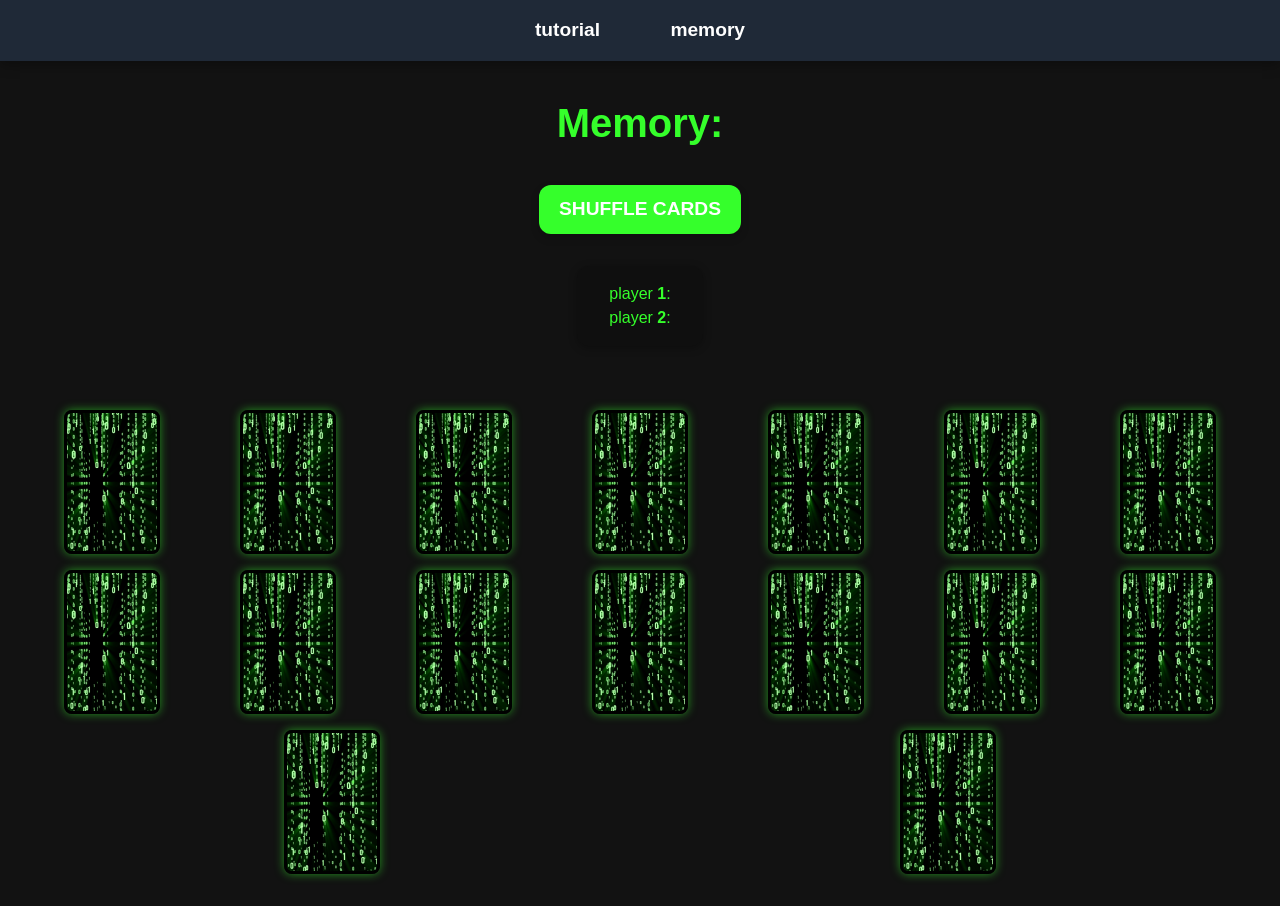
==== index.html @ 4b66a31b "shuffel knop" ====
<!DOCTYPE html>
<html lang="en">
  <head>
    <meta charset="UTF-8" />
    <meta name="viewport" content="width=device-width, initial-scale=1.0" />
    <title>memory</title>
    <link rel="stylesheet" href="./css/reset.css" />
    <link rel="stylesheet" href="./css/nav.css" />
    <link rel="stylesheet" href="./css/main.css" />
  </head>
  <body>
    <nav>
      <ul class="navigatie">
        <li><a href="./tutorial.html">tutorial</a></li>
        <li><a href="./index.html">memory</a></li>
      </ul>
    </nav>

    <h1>Memory:</h1>

    <div class="button-container">
      <button id="shuffleButton">Shuffle Cards</button>
    </div>

    <section>
      <div class="players">
        <p>player <strong>1</strong>:</p>
        <p id="player1"></p>
        <p>player <strong>2</strong>:</p>
        <p id="player2"></p>
      </div>

      <ul class="cards">
        <li>
          <div class="memory-cards" data-card="c++">
            <img class="back" src="./image/back.png" alt="back" />
            <div class="front hidden">
              <img class="card" src="./image/c++.png" alt="C++" />
            </div>
          </div>
        </li>
        <li>
          <div class="memory-cards" data-card="css">
            <img class="back" src="./image/back.png" alt="back" />
            <div class="front hidden">
              <img class="card" src="./image/css.png" alt="CSS" />
            </div>
          </div>
        </li>
        <li>
          <div class="memory-cards" data-card="html">
            <img class="back" src="./image/back.png" alt="back" />
            <div class="front hidden">
              <img class="card" src="./image/html.png" alt="HTML" />
            </div>
          </div>
        </li>
        <li>
          <div class="memory-cards" data-card="java">
            <img class="back" src="./image/back.png" alt="back" />
            <div class="front hidden">
              <img class="card" src="./image/java.png" alt="java" />
            </div>
          </div>
        </li>
        <li>
          <div class="memory-cards" data-card="js">
            <img class="back" src="./image/back.png" alt="back" />
            <div class="front hidden">
              <img class="card" src="./image/js.png" alt="javascript" />
            </div>
          </div>
        </li>
        <li>
          <div class="memory-cards" data-card="php">
            <img class="back" src="./image/back.png" alt="back" />
            <div class="front hidden">
              <img class="card" src="./image/php.png" alt="PHP" />
            </div>
          </div>
        </li>
        <li>
          <div class="memory-cards" data-card="python">
            <img class="back" src="./image/back.png" alt="back" />
            <div class="front hidden">
              <img class="card" src="./image/python.png" alt="python" />
            </div>
          </div>
        </li>
        <li>
          <div class="memory-cards" data-card="SQL">
            <img class="back" src="./image/back.png" alt="back" />
            <div class="front hidden">
              <img class="card" src="./image/SQL.png" alt="SQL" />
            </div>
          </div>
        </li>
        <li>
          <div class="memory-cards" data-card="c++">
            <img class="back" src="./image/back.png" alt="back" />
            <div class="front hidden">
              <img class="card" src="./image/c++.png" alt="C++" />
            </div>
          </div>
        </li>
        <li>
          <div class="memory-cards" data-card="css">
            <img class="back" src="./image/back.png" alt="back" />
            <div class="front hidden">
              <img class="card" src="./image/css.png" alt="CSS" />
            </div>
          </div>
        </li>
        <li>
          <div class="memory-cards" data-card="html">
            <img class="back" src="./image/back.png" alt="back" />
            <div class="front hidden">
              <img class="card" src="./image/html.png" alt="HTML" />
            </div>
          </div>
        </li>
        <li>
          <div class="memory-cards" data-card="java">
            <img class="back" src="./image/back.png" alt="back" />
            <div class="front hidden">
              <img class="card" src="./image/java.png" alt="java" />
            </div>
          </div>
        </li>
        <li>
          <div class="memory-cards" data-card="js">
            <img class="back" src="./image/back.png" alt="back" />
            <div class="front hidden">
              <img class="card" src="./image/js.png" alt="javascript" />
            </div>
          </div>
        </li>
        <li>
          <div class="memory-cards" data-card="php">
            <img class="back" src="./image/back.png" alt="back" />
            <div class="front hidden">
              <img class="card" src="./image/php.png" alt="PHP" />
            </div>
          </div>
        </li>
        <li>
          <div class="memory-cards" data-card="python">
            <img class="back" src="./image/back.png" alt="back" />
            <div class="front hidden">
              <img class="card" src="./image/python.png" alt="python" />
            </div>
          </div>
        </li>
        <li>
          <div class="memory-cards" data-card="SQL">
            <img class="back" src="./image/back.png" alt="back" />
            <div class="front hidden">
              <img class="card" src="./image/SQL.png" alt="SQL" />
            </div>
          </div>
        </li>
      </ul>
    </section>

    <script type="module" src="./scripts/main.js"></script>
  </body>
</html>
---- css/nav.css ----
/* Algemene styling */
body {
    background-color: #121212; /* Donkere achtergrond voor contrast */
    font-family: 'Segoe UI', Tahoma, Geneva, Verdana, sans-serif;
    color: #ffffff;
    margin: 0;
    padding: 0;
  }
  
  /* Titel */
  h1 {
    text-align: center;
    margin: 2rem 0;
    font-size: 2.5rem;
    color: #35ff2b;
  }
  
  /* Navigatie */
  nav {
    background-color: #1f2937;
    padding: 1rem 0;
    box-shadow: 0 4px 12px rgba(0, 0, 0, 0.3);
  }
  
  .navigatie {
    list-style: none;
    display: flex;
    justify-content: center;
    gap: 2rem;
    margin: 0;
    padding: 0;
  }
  
  .navigatie li a {
    text-decoration: none;
    color: #ffffff;
    font-weight: 600;
    font-size: 1.2rem;
    padding: 0.6rem 1.2rem;
    border-radius: 10px;
    transition: background-color 0.3s ease, transform 0.2s ease;
  }
  
  .navigatie li a:hover {
    background-color: #374151;
    transform: scale(1.05);
  }
---- css/main.css ----
/*shuffleButton*/
.button-container {
  display: flex;
  justify-content: center;
  align-items: center;
}

#shuffleButton {
  background-color: #35ff2b;
  color: #fff;
  border: none;
  border-radius: 12px;
  padding: 10px 20px; 
  font-size: 1.2rem;
  font-weight: bold;
  text-transform: uppercase;
  cursor: pointer;
  transition: transform 0.3s ease, background-color 0.3s ease, box-shadow 0.3s ease;
  box-shadow: 0 4px 8px rgba(0, 0, 0, 0.2);
}

#shuffleButton:hover {
  background-color: #2d9c1b;
  transform: scale(1.05);
  box-shadow: 0 6px 12px rgba(0, 0, 0, 0.3);
}

#shuffleButton:focus {
  outline: none;
  box-shadow: 0 0 10px #35ff2b;
}

/* Speler sectie */
.players {
  margin: 2rem auto;
  background-color: #0f0f0f;
  color: #35ff2b;
  padding: 1rem 2rem;
  width: fit-content;
  border-radius: 12px;
  box-shadow: 0 2px 8px rgba(0, 0, 0, 0.3);
}

/* Memory kaarten */
.cards {
  display: flex;
  flex-wrap: wrap;
  gap: 1rem;
  justify-content: center;
  padding: 2rem;
  list-style: none;
}

.cards li {
  flex: 1 0 150px;
  display: flex;
  justify-content: center;
}

.memory-cards {
  width: 6rem;
  height: 9rem;
  position: relative;
  perspective: 1000px;
}

/* Achterkant van de kaart */
.back {
  width: 6rem;
  height: 9rem;
  border: 3px solid #000;
  border-radius: 8px;
  box-shadow: 0 0 10px #35ff2b88;
  cursor: pointer;
  transition: transform 0.3s ease;
  z-index: 2;
}

/* Voorzijde van de kaart */
.card {
  display: block;
  max-width: 5.5rem;
  max-height: 8.5rem;
  margin: 0 auto;
  border-radius: 8px;
  transition: transform 0.3s ease;
}

.front{
  width: 6rem;
  height: 9rem;
  background-color: #000;
  border: 3px solid #000;
  border-radius: 8px;
  box-shadow: 0 0 10px #35ff2b88;
}

/* Verborgen kaart */
.front,
.back {
  position: absolute;
  top: 0;
  left: 0;
  width: 6rem;
  height: 9rem;
  backface-visibility: hidden;
  transition: opacity 0.5s ease;
  border-radius: 8px;
}

.hidden{
  opacity: 0;
  pointer-events: none;
  z-index: 1;
}
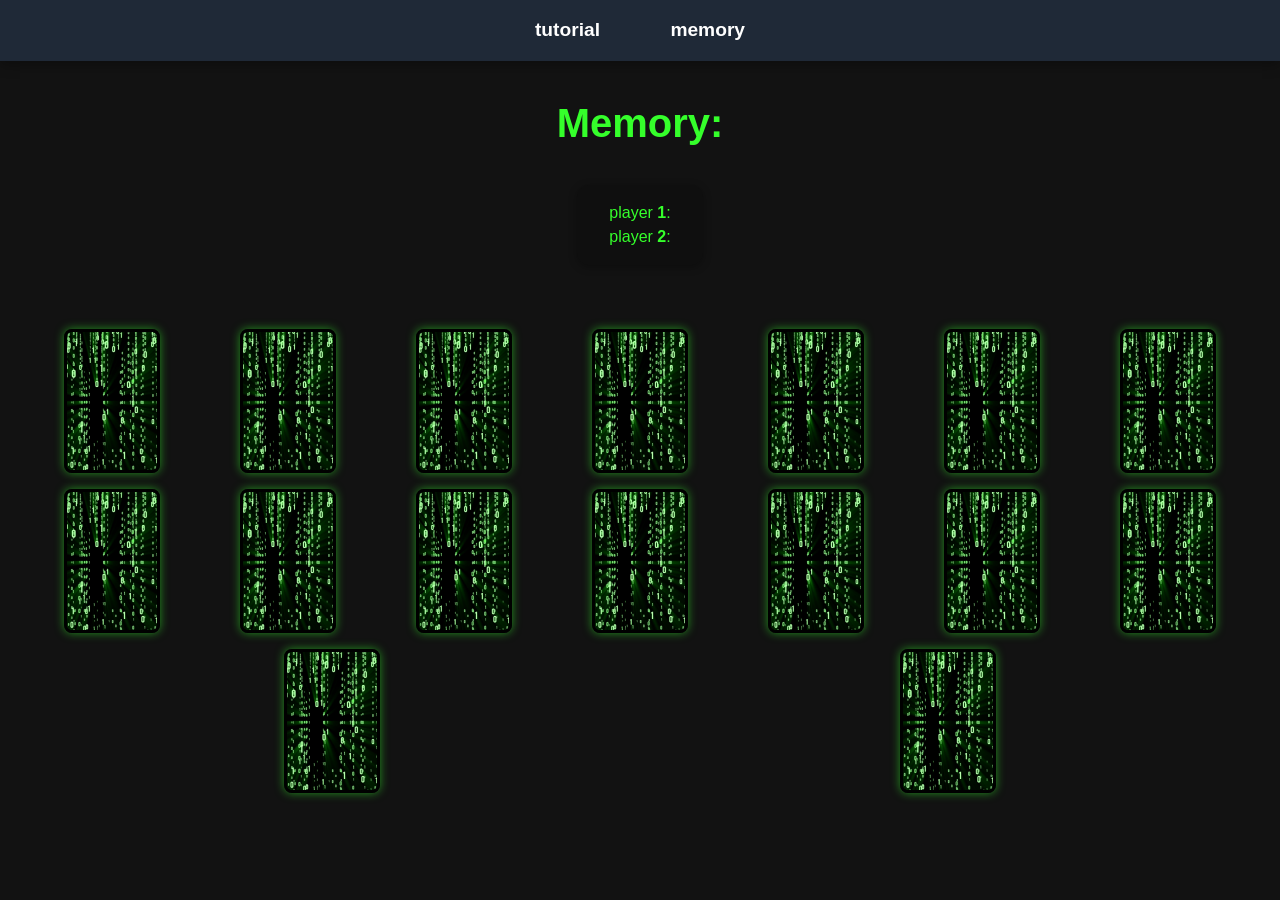
==== commit 2f3c14df: "main updatted" ====
--- a/index.html
+++ b/index.html
@@ -18,10 +18,6 @@
 
     <h1>Memory:</h1>
 
-    <div class="button-container">
-      <button id="shuffleButton">Shuffle Cards</button>
-    </div>
-
     <section>
       <div class="players">
         <p>player <strong>1</strong>:</p>
@@ -30,136 +26,136 @@
         <p id="player2"></p>
       </div>
 
-      <ul class="cards">
-        <li>
-          <div class="memory-cards" data-card="c++">
-            <img class="back" src="./image/back.png" alt="back" />
-            <div class="front hidden">
-              <img class="card" src="./image/c++.png" alt="C++" />
-            </div>
+    <ul class="cards">
+      <li>
+        <div class="memory-cards" data-card="c++">
+          <img class="back" src="./image/back.png" alt="back" />
+          <div class="front hidden">
+            <img class="card" src="./image/c++.png" alt="C++" />
           </div>
-        </li>
-        <li>
-          <div class="memory-cards" data-card="css">
-            <img class="back" src="./image/back.png" alt="back" />
-            <div class="front hidden">
-              <img class="card" src="./image/css.png" alt="CSS" />
-            </div>
+        </div>
+      </li>
+      <li>
+        <div class="memory-cards" data-card="css">
+          <img class="back" src="./image/back.png" alt="back" />
+          <div class="front hidden">
+            <img class="card" src="./image/css.png" alt="CSS" />
           </div>
-        </li>
-        <li>
-          <div class="memory-cards" data-card="html">
-            <img class="back" src="./image/back.png" alt="back" />
-            <div class="front hidden">
-              <img class="card" src="./image/html.png" alt="HTML" />
-            </div>
+        </div>
+      </li>
+      <li>
+        <div class="memory-cards" data-card="html">
+          <img class="back" src="./image/back.png" alt="back" />
+          <div class="front hidden">
+            <img class="card" src="./image/html.png" alt="HTML" />
           </div>
-        </li>
-        <li>
-          <div class="memory-cards" data-card="java">
-            <img class="back" src="./image/back.png" alt="back" />
-            <div class="front hidden">
-              <img class="card" src="./image/java.png" alt="java" />
-            </div>
+        </div>
+      </li>
+      <li>
+        <div class="memory-cards" data-card="java">
+          <img class="back" src="./image/back.png" alt="back" />
+          <div class="front hidden">
+            <img class="card" src="./image/java.png" alt="java" />
           </div>
-        </li>
-        <li>
-          <div class="memory-cards" data-card="js">
-            <img class="back" src="./image/back.png" alt="back" />
-            <div class="front hidden">
-              <img class="card" src="./image/js.png" alt="javascript" />
-            </div>
+        </div>
+      </li>
+      <li>
+        <div class="memory-cards" data-card="js">
+          <img class="back" src="./image/back.png" alt="back" />
+          <div class="front hidden">
+            <img class="card" src="./image/js.png" alt="javascript" />
           </div>
-        </li>
-        <li>
-          <div class="memory-cards" data-card="php">
-            <img class="back" src="./image/back.png" alt="back" />
-            <div class="front hidden">
-              <img class="card" src="./image/php.png" alt="PHP" />
-            </div>
+        </div>
+      </li>
+      <li>
+        <div class="memory-cards" data-card="php">
+          <img class="back" src="./image/back.png" alt="back" />
+          <div class="front hidden">
+            <img class="card" src="./image/php.png" alt="PHP" />
           </div>
-        </li>
-        <li>
-          <div class="memory-cards" data-card="python">
-            <img class="back" src="./image/back.png" alt="back" />
-            <div class="front hidden">
-              <img class="card" src="./image/python.png" alt="python" />
-            </div>
+        </div>
+      </li>
+      <li>
+        <div class="memory-cards" data-card="python">
+          <img class="back" src="./image/back.png" alt="back" />
+          <div class="front hidden">
+            <img class="card" src="./image/python.png" alt="python" />
           </div>
-        </li>
-        <li>
-          <div class="memory-cards" data-card="SQL">
-            <img class="back" src="./image/back.png" alt="back" />
-            <div class="front hidden">
-              <img class="card" src="./image/SQL.png" alt="SQL" />
-            </div>
+        </div>
+      </li>
+      <li>
+        <div class="memory-cards" data-card="SQL">
+          <img class="back" src="./image/back.png" alt="back" />
+          <div class="front hidden">
+            <img class="card" src="./image/SQL.png" alt="SQL" />
           </div>
-        </li>
-        <li>
-          <div class="memory-cards" data-card="c++">
-            <img class="back" src="./image/back.png" alt="back" />
-            <div class="front hidden">
-              <img class="card" src="./image/c++.png" alt="C++" />
-            </div>
+        </div>
+      </li>
+      <li>
+        <div class="memory-cards" data-card="c++">
+          <img class="back" src="./image/back.png" alt="back" />
+          <div class="front hidden">
+            <img class="card" src="./image/c++.png" alt="C++" />
           </div>
-        </li>
-        <li>
-          <div class="memory-cards" data-card="css">
-            <img class="back" src="./image/back.png" alt="back" />
-            <div class="front hidden">
-              <img class="card" src="./image/css.png" alt="CSS" />
-            </div>
+        </div>
+      </li>
+      <li>
+        <div class="memory-cards" data-card="css">
+          <img class="back" src="./image/back.png" alt="back" />
+          <div class="front hidden">
+            <img class="card" src="./image/css.png" alt="CSS" />
           </div>
-        </li>
-        <li>
-          <div class="memory-cards" data-card="html">
-            <img class="back" src="./image/back.png" alt="back" />
-            <div class="front hidden">
-              <img class="card" src="./image/html.png" alt="HTML" />
-            </div>
+        </div>
+      </li>
+      <li>
+        <div class="memory-cards" data-card="html">
+          <img class="back" src="./image/back.png" alt="back" />
+          <div class="front hidden">
+            <img class="card" src="./image/html.png" alt="HTML" />
           </div>
-        </li>
-        <li>
-          <div class="memory-cards" data-card="java">
-            <img class="back" src="./image/back.png" alt="back" />
-            <div class="front hidden">
-              <img class="card" src="./image/java.png" alt="java" />
-            </div>
+        </div>
+      </li>
+      <li>
+        <div class="memory-cards" data-card="java">
+          <img class="back" src="./image/back.png" alt="back" />
+          <div class="front hidden">
+            <img class="card" src="./image/java.png" alt="java" />
           </div>
-        </li>
-        <li>
-          <div class="memory-cards" data-card="js">
-            <img class="back" src="./image/back.png" alt="back" />
-            <div class="front hidden">
-              <img class="card" src="./image/js.png" alt="javascript" />
-            </div>
+        </div>
+      </li>
+      <li>
+        <div class="memory-cards" data-card="js">
+          <img class="back" src="./image/back.png" alt="back" />
+          <div class="front hidden">
+            <img class="card" src="./image/js.png" alt="javascript" />
           </div>
-        </li>
-        <li>
-          <div class="memory-cards" data-card="php">
-            <img class="back" src="./image/back.png" alt="back" />
-            <div class="front hidden">
-              <img class="card" src="./image/php.png" alt="PHP" />
-            </div>
+        </div>
+      </li>
+      <li>
+        <div class="memory-cards" data-card="php">
+          <img class="back" src="./image/back.png" alt="back" />
+          <div class="front hidden">
+            <img class="card" src="./image/php.png" alt="PHP" />
           </div>
-        </li>
-        <li>
-          <div class="memory-cards" data-card="python">
-            <img class="back" src="./image/back.png" alt="back" />
-            <div class="front hidden">
-              <img class="card" src="./image/python.png" alt="python" />
-            </div>
+        </div>
+      </li>
+      <li>
+        <div class="memory-cards" data-card="python">
+          <img class="back" src="./image/back.png" alt="back" />
+          <div class="front hidden">
+            <img class="card" src="./image/python.png" alt="python" />
           </div>
-        </li>
-        <li>
-          <div class="memory-cards" data-card="SQL">
-            <img class="back" src="./image/back.png" alt="back" />
-            <div class="front hidden">
-              <img class="card" src="./image/SQL.png" alt="SQL" />
-            </div>
+        </div>
+      </li>
+      <li>
+        <div class="memory-cards" data-card="SQL">
+          <img class="back" src="./image/back.png" alt="back" />
+          <div class="front hidden">
+            <img class="card" src="./image/SQL.png" alt="SQL" />
           </div>
-        </li>
-      </ul>
+        </div>
+      </li>
+    </ul>
     </section>
 
     <script type="module" src="./scripts/main.js"></script>
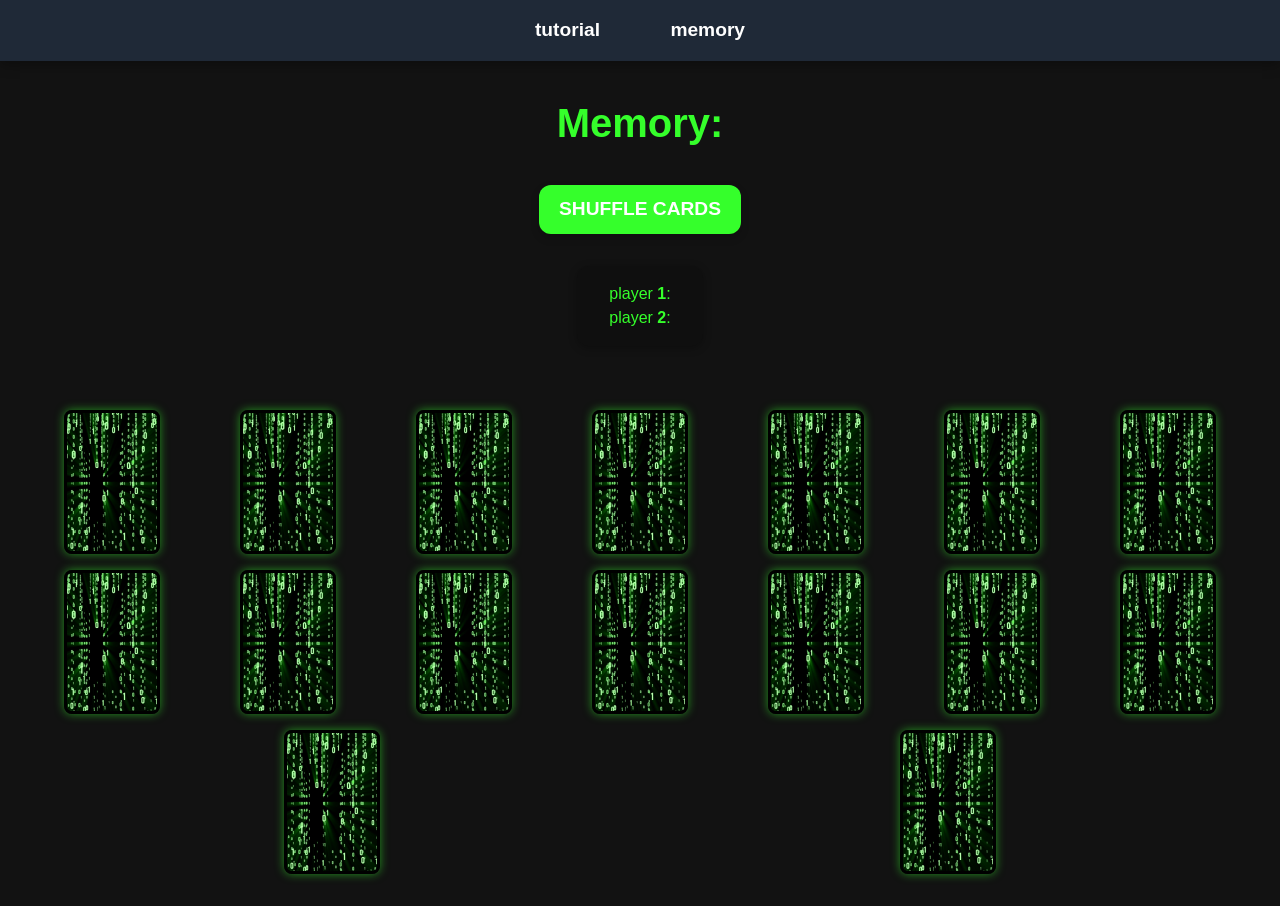
==== commit 133ffb01: "Merge branch 'main' of https://github.com/pgmgent-atwork2/project-1-workshop-start-to-code-nick-en-a" ====
--- a/index.html
+++ b/index.html
@@ -18,6 +18,10 @@
 
     <h1>Memory:</h1>
 
+    <div class="button-container">
+      <button id="shuffleButton">Shuffle Cards</button>
+    </div>
+
     <section>
       <div class="players">
         <p>player <strong>1</strong>:</p>
@@ -26,136 +30,136 @@
         <p id="player2"></p>
       </div>
 
-    <ul class="cards">
-      <li>
-        <div class="memory-cards" data-card="c++">
-          <img class="back" src="./image/back.png" alt="back" />
-          <div class="front hidden">
-            <img class="card" src="./image/c++.png" alt="C++" />
+      <ul class="cards">
+        <li>
+          <div class="memory-cards" data-card="c++">
+            <img class="back" src="./image/back.png" alt="back" />
+            <div class="front hidden">
+              <img class="card" src="./image/c++.png" alt="C++" />
+            </div>
           </div>
-        </div>
-      </li>
-      <li>
-        <div class="memory-cards" data-card="css">
-          <img class="back" src="./image/back.png" alt="back" />
-          <div class="front hidden">
-            <img class="card" src="./image/css.png" alt="CSS" />
+        </li>
+        <li>
+          <div class="memory-cards" data-card="css">
+            <img class="back" src="./image/back.png" alt="back" />
+            <div class="front hidden">
+              <img class="card" src="./image/css.png" alt="CSS" />
+            </div>
           </div>
-        </div>
-      </li>
-      <li>
-        <div class="memory-cards" data-card="html">
-          <img class="back" src="./image/back.png" alt="back" />
-          <div class="front hidden">
-            <img class="card" src="./image/html.png" alt="HTML" />
+        </li>
+        <li>
+          <div class="memory-cards" data-card="html">
+            <img class="back" src="./image/back.png" alt="back" />
+            <div class="front hidden">
+              <img class="card" src="./image/html.png" alt="HTML" />
+            </div>
           </div>
-        </div>
-      </li>
-      <li>
-        <div class="memory-cards" data-card="java">
-          <img class="back" src="./image/back.png" alt="back" />
-          <div class="front hidden">
-            <img class="card" src="./image/java.png" alt="java" />
+        </li>
+        <li>
+          <div class="memory-cards" data-card="java">
+            <img class="back" src="./image/back.png" alt="back" />
+            <div class="front hidden">
+              <img class="card" src="./image/java.png" alt="java" />
+            </div>
           </div>
-        </div>
-      </li>
-      <li>
-        <div class="memory-cards" data-card="js">
-          <img class="back" src="./image/back.png" alt="back" />
-          <div class="front hidden">
-            <img class="card" src="./image/js.png" alt="javascript" />
+        </li>
+        <li>
+          <div class="memory-cards" data-card="js">
+            <img class="back" src="./image/back.png" alt="back" />
+            <div class="front hidden">
+              <img class="card" src="./image/js.png" alt="javascript" />
+            </div>
           </div>
-        </div>
-      </li>
-      <li>
-        <div class="memory-cards" data-card="php">
-          <img class="back" src="./image/back.png" alt="back" />
-          <div class="front hidden">
-            <img class="card" src="./image/php.png" alt="PHP" />
+        </li>
+        <li>
+          <div class="memory-cards" data-card="php">
+            <img class="back" src="./image/back.png" alt="back" />
+            <div class="front hidden">
+              <img class="card" src="./image/php.png" alt="PHP" />
+            </div>
           </div>
-        </div>
-      </li>
-      <li>
-        <div class="memory-cards" data-card="python">
-          <img class="back" src="./image/back.png" alt="back" />
-          <div class="front hidden">
-            <img class="card" src="./image/python.png" alt="python" />
+        </li>
+        <li>
+          <div class="memory-cards" data-card="python">
+            <img class="back" src="./image/back.png" alt="back" />
+            <div class="front hidden">
+              <img class="card" src="./image/python.png" alt="python" />
+            </div>
           </div>
-        </div>
-      </li>
-      <li>
-        <div class="memory-cards" data-card="SQL">
-          <img class="back" src="./image/back.png" alt="back" />
-          <div class="front hidden">
-            <img class="card" src="./image/SQL.png" alt="SQL" />
+        </li>
+        <li>
+          <div class="memory-cards" data-card="SQL">
+            <img class="back" src="./image/back.png" alt="back" />
+            <div class="front hidden">
+              <img class="card" src="./image/SQL.png" alt="SQL" />
+            </div>
           </div>
-        </div>
-      </li>
-      <li>
-        <div class="memory-cards" data-card="c++">
-          <img class="back" src="./image/back.png" alt="back" />
-          <div class="front hidden">
-            <img class="card" src="./image/c++.png" alt="C++" />
+        </li>
+        <li>
+          <div class="memory-cards" data-card="c++">
+            <img class="back" src="./image/back.png" alt="back" />
+            <div class="front hidden">
+              <img class="card" src="./image/c++.png" alt="C++" />
+            </div>
           </div>
-        </div>
-      </li>
-      <li>
-        <div class="memory-cards" data-card="css">
-          <img class="back" src="./image/back.png" alt="back" />
-          <div class="front hidden">
-            <img class="card" src="./image/css.png" alt="CSS" />
+        </li>
+        <li>
+          <div class="memory-cards" data-card="css">
+            <img class="back" src="./image/back.png" alt="back" />
+            <div class="front hidden">
+              <img class="card" src="./image/css.png" alt="CSS" />
+            </div>
           </div>
-        </div>
-      </li>
-      <li>
-        <div class="memory-cards" data-card="html">
-          <img class="back" src="./image/back.png" alt="back" />
-          <div class="front hidden">
-            <img class="card" src="./image/html.png" alt="HTML" />
+        </li>
+        <li>
+          <div class="memory-cards" data-card="html">
+            <img class="back" src="./image/back.png" alt="back" />
+            <div class="front hidden">
+              <img class="card" src="./image/html.png" alt="HTML" />
+            </div>
           </div>
-        </div>
-      </li>
-      <li>
-        <div class="memory-cards" data-card="java">
-          <img class="back" src="./image/back.png" alt="back" />
-          <div class="front hidden">
-            <img class="card" src="./image/java.png" alt="java" />
+        </li>
+        <li>
+          <div class="memory-cards" data-card="java">
+            <img class="back" src="./image/back.png" alt="back" />
+            <div class="front hidden">
+              <img class="card" src="./image/java.png" alt="java" />
+            </div>
           </div>
-        </div>
-      </li>
-      <li>
-        <div class="memory-cards" data-card="js">
-          <img class="back" src="./image/back.png" alt="back" />
-          <div class="front hidden">
-            <img class="card" src="./image/js.png" alt="javascript" />
+        </li>
+        <li>
+          <div class="memory-cards" data-card="js">
+            <img class="back" src="./image/back.png" alt="back" />
+            <div class="front hidden">
+              <img class="card" src="./image/js.png" alt="javascript" />
+            </div>
           </div>
-        </div>
-      </li>
-      <li>
-        <div class="memory-cards" data-card="php">
-          <img class="back" src="./image/back.png" alt="back" />
-          <div class="front hidden">
-            <img class="card" src="./image/php.png" alt="PHP" />
+        </li>
+        <li>
+          <div class="memory-cards" data-card="php">
+            <img class="back" src="./image/back.png" alt="back" />
+            <div class="front hidden">
+              <img class="card" src="./image/php.png" alt="PHP" />
+            </div>
           </div>
-        </div>
-      </li>
-      <li>
-        <div class="memory-cards" data-card="python">
-          <img class="back" src="./image/back.png" alt="back" />
-          <div class="front hidden">
-            <img class="card" src="./image/python.png" alt="python" />
+        </li>
+        <li>
+          <div class="memory-cards" data-card="python">
+            <img class="back" src="./image/back.png" alt="back" />
+            <div class="front hidden">
+              <img class="card" src="./image/python.png" alt="python" />
+            </div>
           </div>
-        </div>
-      </li>
-      <li>
-        <div class="memory-cards" data-card="SQL">
-          <img class="back" src="./image/back.png" alt="back" />
-          <div class="front hidden">
-            <img class="card" src="./image/SQL.png" alt="SQL" />
+        </li>
+        <li>
+          <div class="memory-cards" data-card="SQL">
+            <img class="back" src="./image/back.png" alt="back" />
+            <div class="front hidden">
+              <img class="card" src="./image/SQL.png" alt="SQL" />
+            </div>
           </div>
-        </div>
-      </li>
-    </ul>
+        </li>
+      </ul>
     </section>
 
     <script type="module" src="./scripts/main.js"></script>
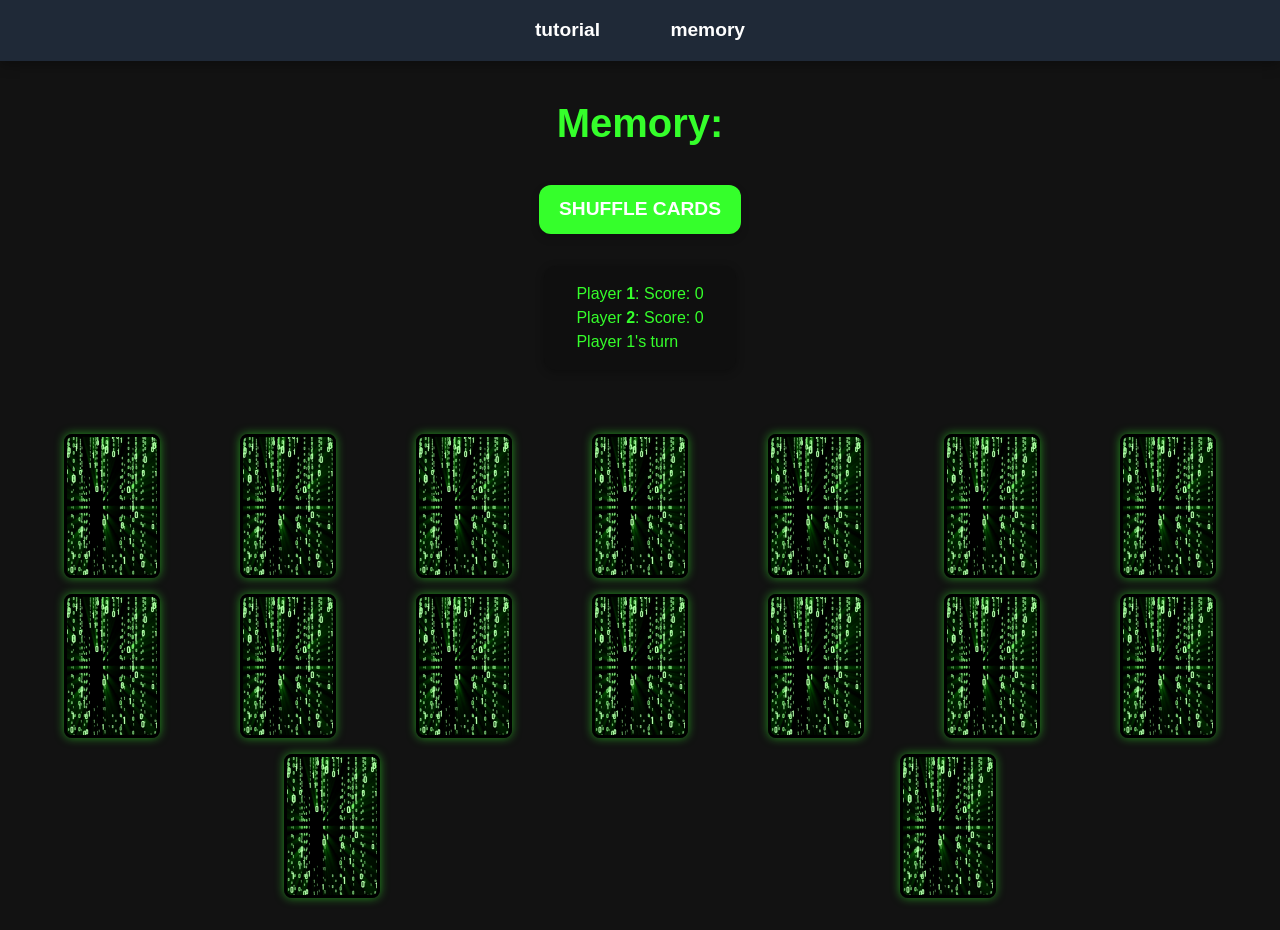
==== commit c078892a: "scorebord added" ====
--- a/index.html
+++ b/index.html
@@ -24,14 +24,13 @@
 
     <section>
       <div class="players">
-        <p>player <strong>1</strong>:</p>
-        <p id="player1"></p>
-        <p>player <strong>2</strong>:</p>
-        <p id="player2"></p>
+        <p>Player <strong>1</strong>: <span id="player1">Score: 0</span></p>
+        <p>Player <strong>2</strong>: <span id="player2">Score: 0</span></p>
+        <p class="current-player">Player 1's turn</p>
       </div>
 
       <ul class="cards">
-        <li>
+        <li class="listItems">
           <div class="memory-cards" data-card="c++">
             <img class="back" src="./image/back.png" alt="back" />
             <div class="front hidden">
@@ -39,7 +38,7 @@
             </div>
           </div>
         </li>
-        <li>
+        <li class="listItems">
           <div class="memory-cards" data-card="css">
             <img class="back" src="./image/back.png" alt="back" />
             <div class="front hidden">
@@ -47,7 +46,7 @@
             </div>
           </div>
         </li>
-        <li>
+        <li class="listItems">
           <div class="memory-cards" data-card="html">
             <img class="back" src="./image/back.png" alt="back" />
             <div class="front hidden">
@@ -55,7 +54,7 @@
             </div>
           </div>
         </li>
-        <li>
+        <li class="listItems">
           <div class="memory-cards" data-card="java">
             <img class="back" src="./image/back.png" alt="back" />
             <div class="front hidden">
@@ -63,7 +62,7 @@
             </div>
           </div>
         </li>
-        <li>
+        <li class="listItems">
           <div class="memory-cards" data-card="js">
             <img class="back" src="./image/back.png" alt="back" />
             <div class="front hidden">
@@ -71,7 +70,7 @@
             </div>
           </div>
         </li>
-        <li>
+        <li class="listItems">
           <div class="memory-cards" data-card="php">
             <img class="back" src="./image/back.png" alt="back" />
             <div class="front hidden">
@@ -79,7 +78,7 @@
             </div>
           </div>
         </li>
-        <li>
+        <li class="listItems">
           <div class="memory-cards" data-card="python">
             <img class="back" src="./image/back.png" alt="back" />
             <div class="front hidden">
@@ -87,7 +86,7 @@
             </div>
           </div>
         </li>
-        <li>
+        <li class="listItems">
           <div class="memory-cards" data-card="SQL">
             <img class="back" src="./image/back.png" alt="back" />
             <div class="front hidden">
@@ -95,7 +94,7 @@
             </div>
           </div>
         </li>
-        <li>
+        <li class="listItems">
           <div class="memory-cards" data-card="c++">
             <img class="back" src="./image/back.png" alt="back" />
             <div class="front hidden">
@@ -103,7 +102,7 @@
             </div>
           </div>
         </li>
-        <li>
+        <li class="listItems">
           <div class="memory-cards" data-card="css">
             <img class="back" src="./image/back.png" alt="back" />
             <div class="front hidden">
@@ -111,7 +110,7 @@
             </div>
           </div>
         </li>
-        <li>
+        <li class="listItems">
           <div class="memory-cards" data-card="html">
             <img class="back" src="./image/back.png" alt="back" />
             <div class="front hidden">
@@ -119,7 +118,7 @@
             </div>
           </div>
         </li>
-        <li>
+        <li class="listItems">
           <div class="memory-cards" data-card="java">
             <img class="back" src="./image/back.png" alt="back" />
             <div class="front hidden">
@@ -127,7 +126,7 @@
             </div>
           </div>
         </li>
-        <li>
+        <li class="listItems">
           <div class="memory-cards" data-card="js">
             <img class="back" src="./image/back.png" alt="back" />
             <div class="front hidden">
@@ -135,7 +134,7 @@
             </div>
           </div>
         </li>
-        <li>
+        <li class="listItems">
           <div class="memory-cards" data-card="php">
             <img class="back" src="./image/back.png" alt="back" />
             <div class="front hidden">
@@ -143,7 +142,7 @@
             </div>
           </div>
         </li>
-        <li>
+        <li class="listItems">
           <div class="memory-cards" data-card="python">
             <img class="back" src="./image/back.png" alt="back" />
             <div class="front hidden">
@@ -151,7 +150,7 @@
             </div>
           </div>
         </li>
-        <li>
+        <li class="listItems">
           <div class="memory-cards" data-card="SQL">
             <img class="back" src="./image/back.png" alt="back" />
             <div class="front hidden">
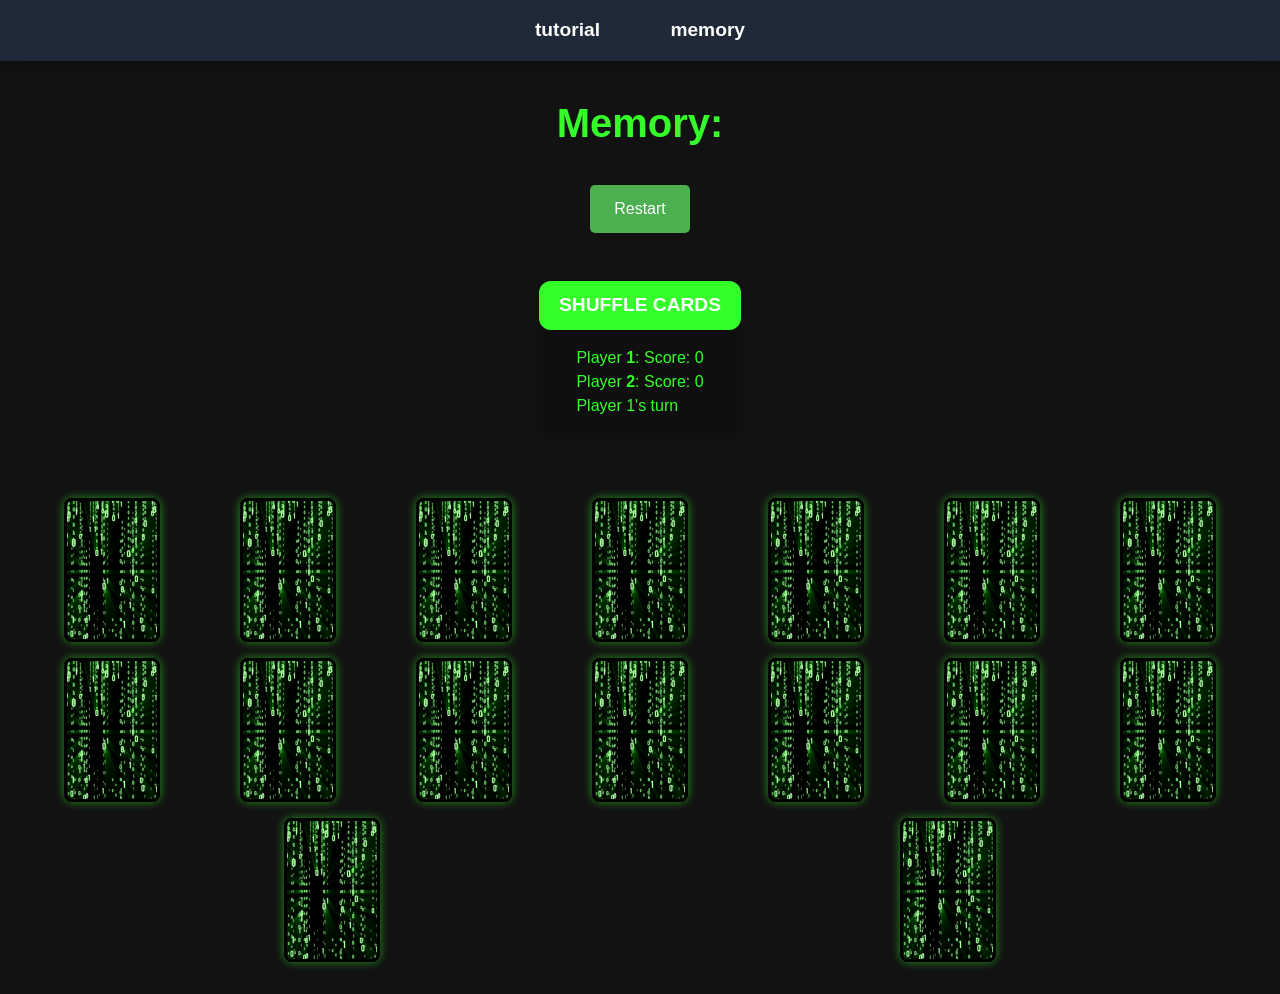
==== commit 2d2f4228: "restart button" ====
--- a/index.html
+++ b/index.html
@@ -17,6 +17,10 @@
     </nav>
 
     <h1>Memory:</h1>
+
+    <div class="button-container">
+      <a href="./index.html" class="restart-button">Restart</a>
+    </div>
 
     <div class="button-container">
       <button id="shuffleButton">Shuffle Cards</button>
--- a/css/main.css
+++ b/css/main.css
@@ -1,9 +1,36 @@
-/*shuffleButton*/
+
 .button-container {
   display: flex;
   justify-content: center;
   align-items: center;
 }
+
+/*restart*/
+.restart-button {
+  display: inline-block;
+  padding: 12px 24px;
+  font-size: 16px;
+  text-align: center;
+  text-decoration: none;
+  background-color: #4CAF50;
+  color: white;
+  border-radius: 5px;
+  border: none;
+  transition: background-color 0.3s, transform 0.2s;
+  margin-bottom: 3rem;
+}
+
+.restart-button:hover {
+  background-color: #45a049;
+  transform: scale(1.05);
+}
+
+.restart-button:active {
+  background-color: #388e3c;
+}
+
+
+/*shuffleButton*/
 
 #shuffleButton {
   background-color: #35ff2b;
@@ -32,7 +59,7 @@
 
 /* Speler sectie */
 .players {
-  margin: 2rem auto;
+  margin: 0 auto 2rem auto;
   background-color: #0f0f0f;
   color: #35ff2b;
   padding: 1rem 2rem;
